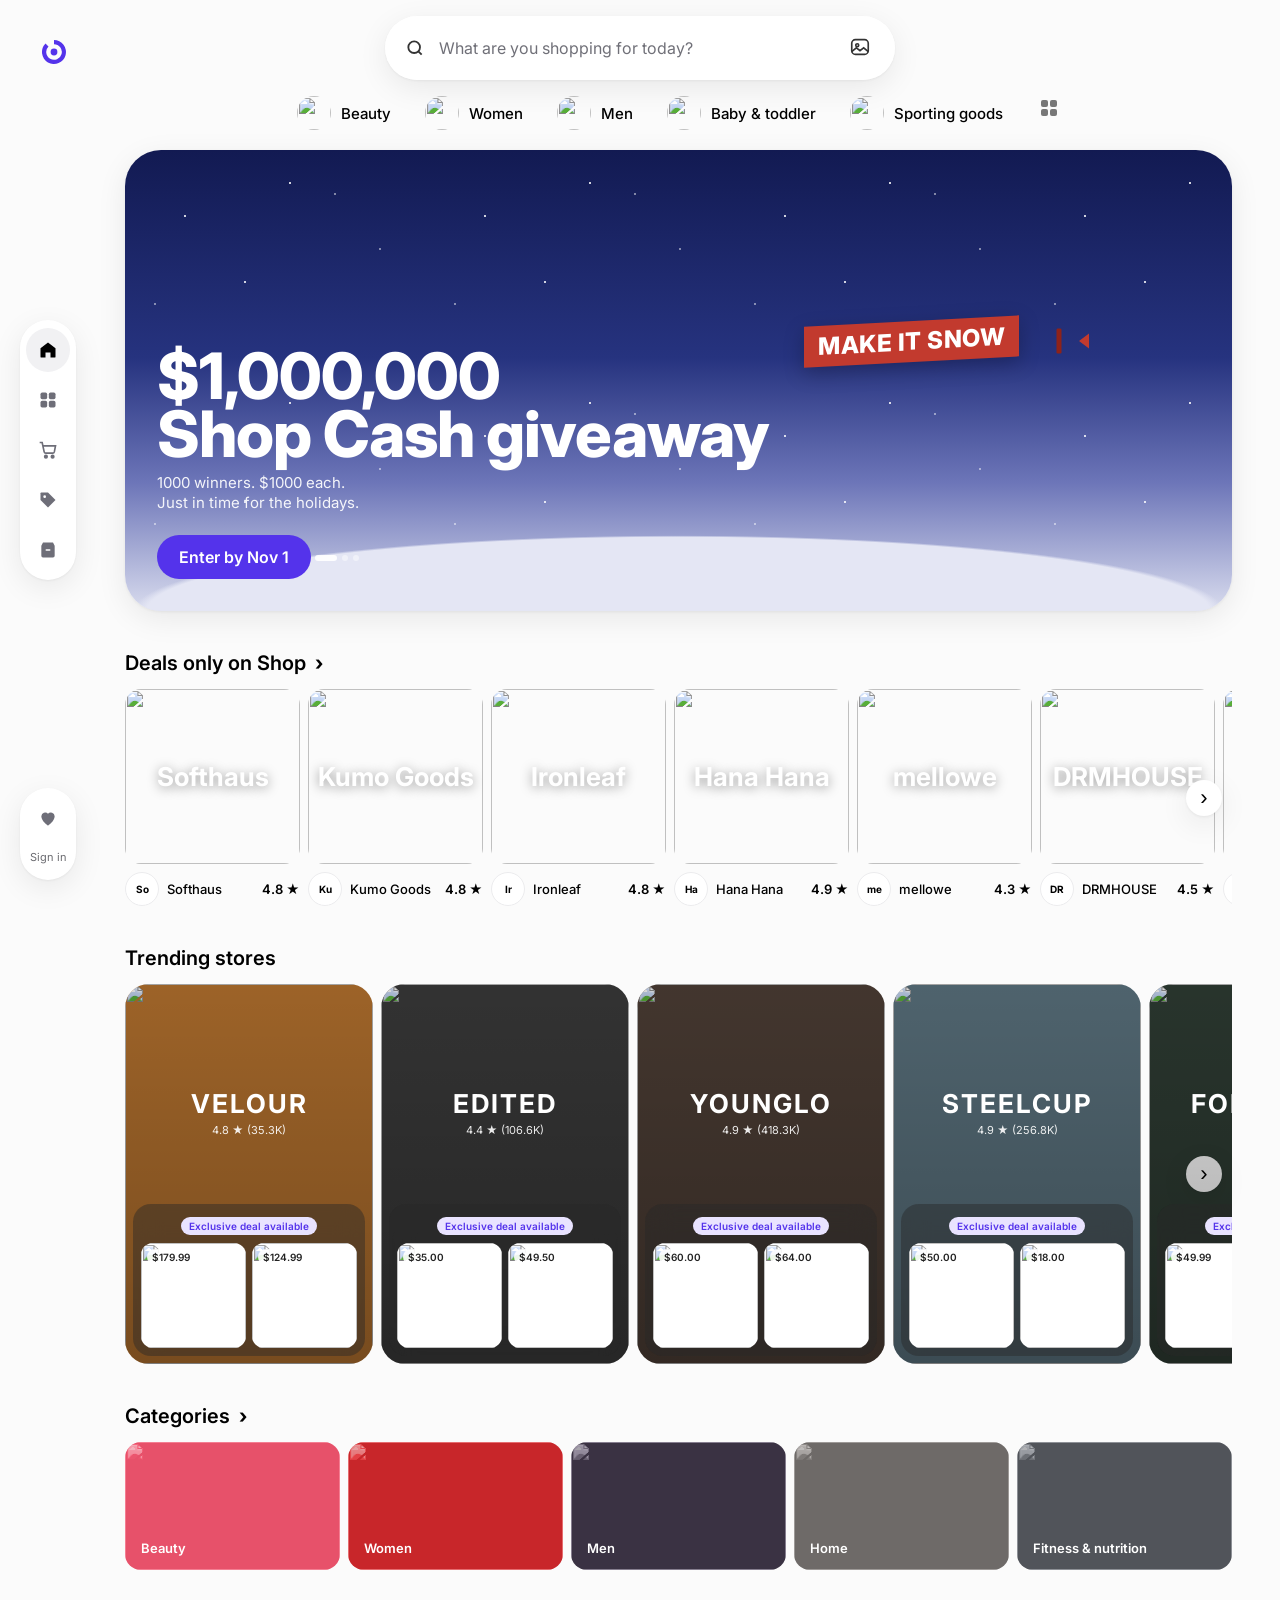
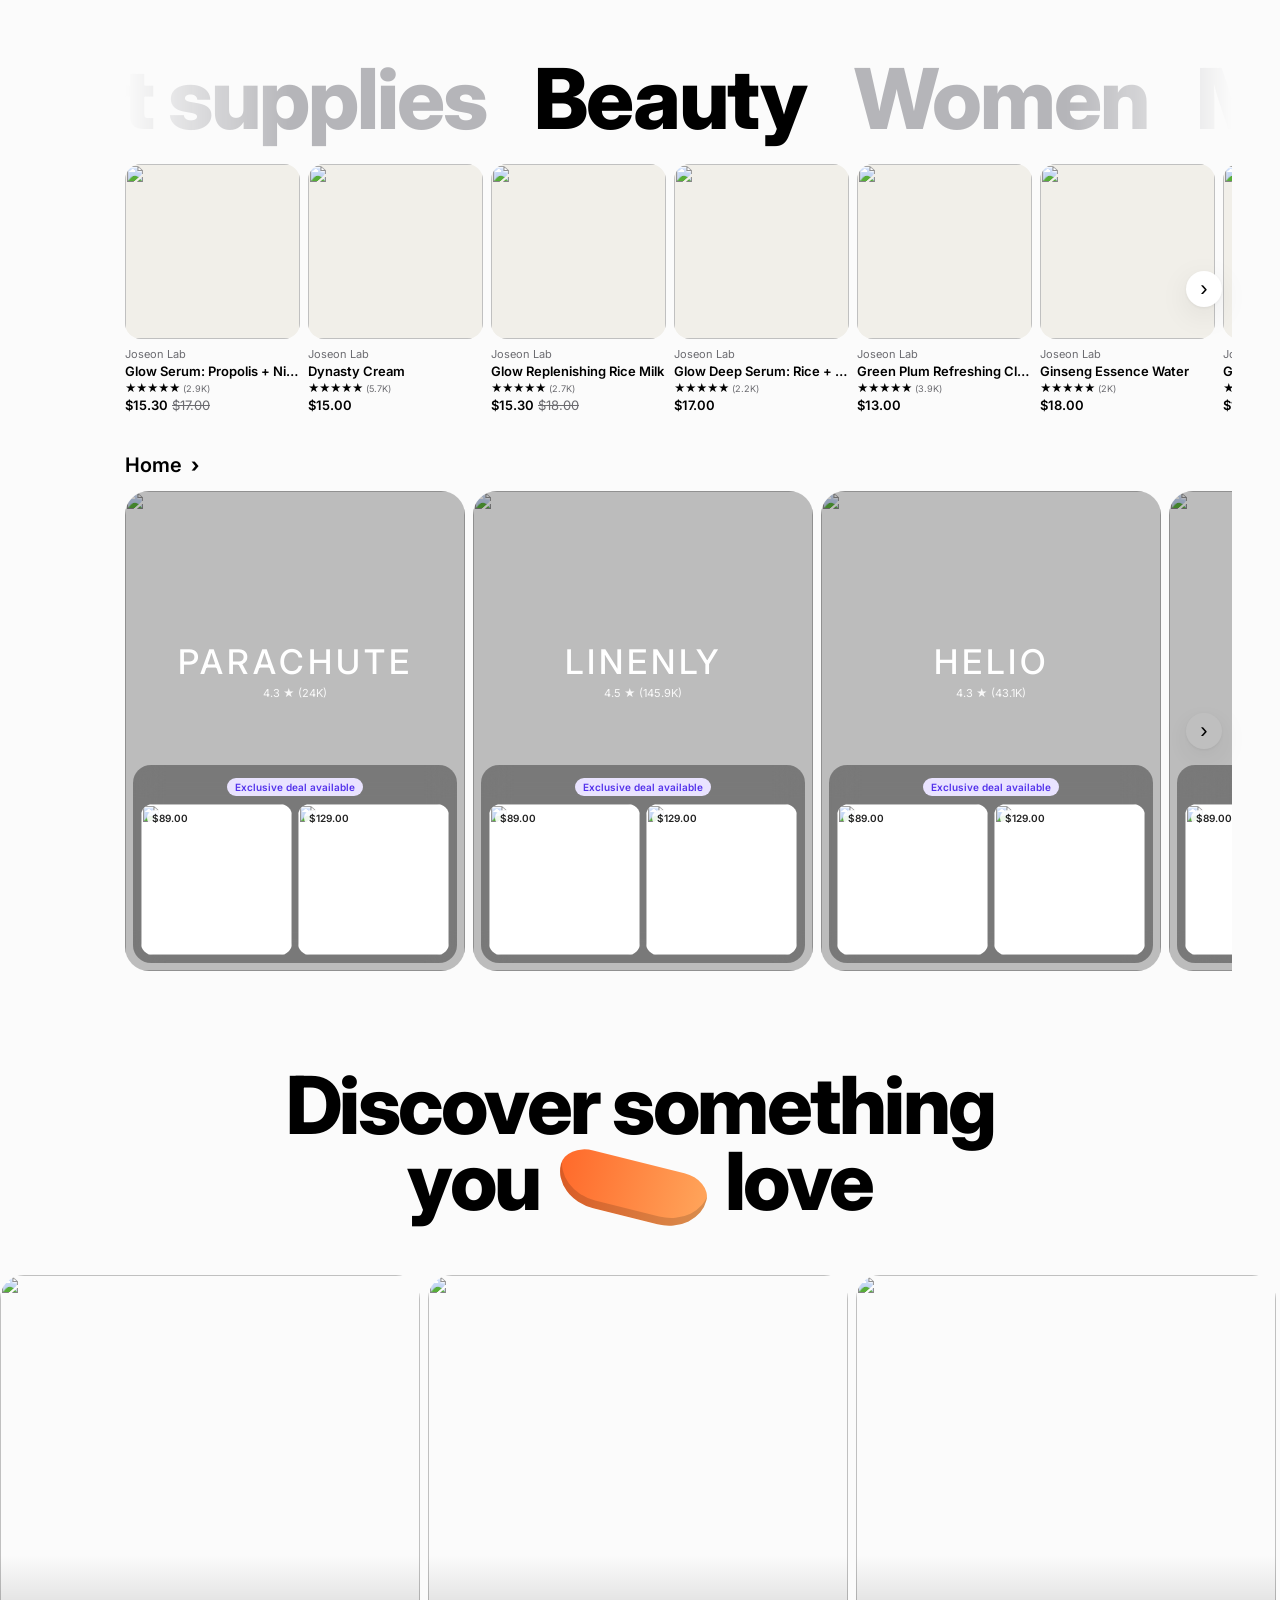
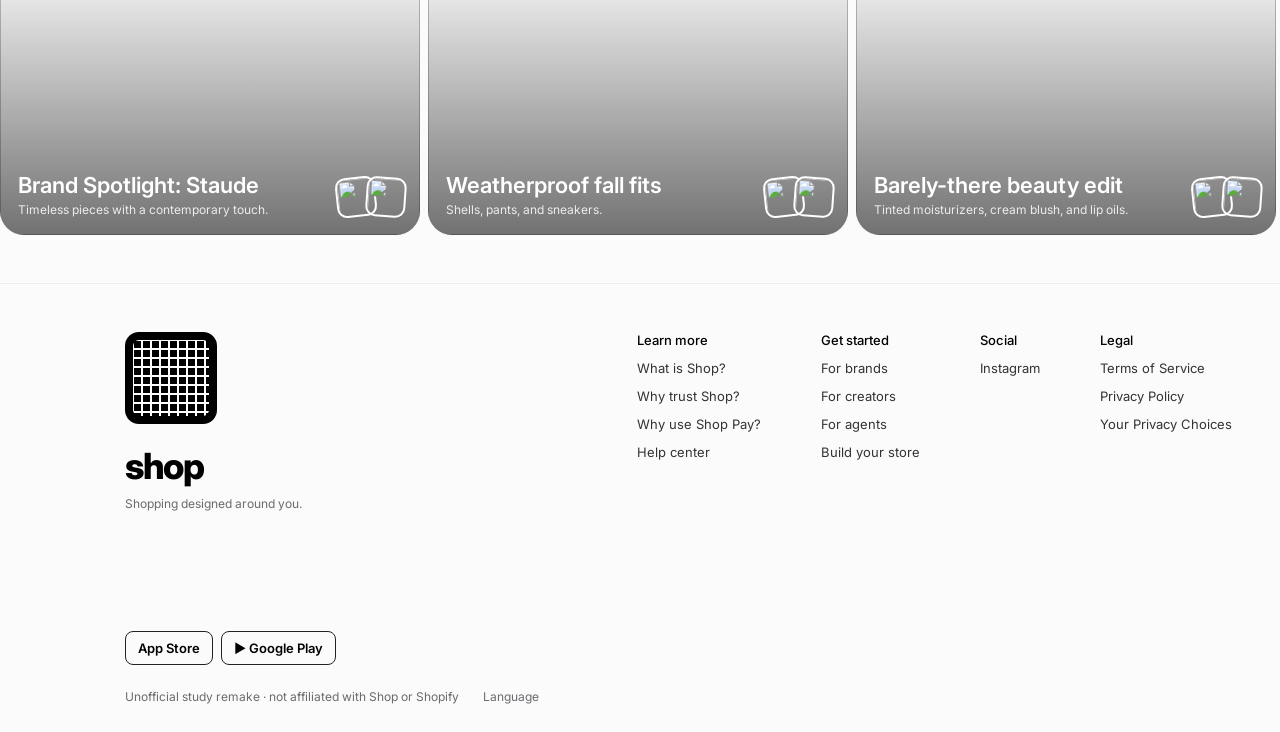
==== index.html @ 04acb0b8 "Add shop.com home page remake Static HTML/CSS/JS remake with hero carousel, store and product rows, " ====
<!doctype html>
<html lang="en">
<head>
  <meta charset="utf-8">
  <meta name="viewport" content="width=device-width, initial-scale=1">
  <title>Shop - Shopping designed around you</title>
  <meta name="description" content="Unofficial study remake of the shop.com home page.">
  <link rel="preconnect" href="https://fonts.googleapis.com">
  <link rel="preconnect" href="https://fonts.gstatic.com" crossorigin>
  <link href="https://fonts.googleapis.com/css2?family=Inter:wght@400;500;600;700;800&display=swap" rel="stylesheet">
  <link rel="stylesheet" href="styles.css">
</head>
<body>
  <!-- Left rail -->
  <a class="logo" href="#" aria-label="Shop home">
    <svg viewBox="0 0 32 32" width="32" height="32" aria-hidden="true"><path d="M16 4a12 12 0 1 1-8.5 3.5l3 3A7.8 7.8 0 1 0 16 8.2V4Z" fill="currentColor"/><circle cx="16" cy="16" r="3.4" fill="currentColor"/></svg>
  </a>
  <nav class="rail" aria-label="Main">
    <a href="#" class="rail-btn active" aria-label="Home"><svg viewBox="0 0 24 24"><path d="M12 3 3 10v10a1 1 0 0 0 1 1h5v-6h6v6h5a1 1 0 0 0 1-1V10l-9-7Z"/></svg></a>
    <a href="#categories" class="rail-btn" aria-label="Categories"><svg viewBox="0 0 24 24"><rect x="3" y="3" width="8" height="8" rx="2"/><rect x="13" y="3" width="8" height="8" rx="2"/><rect x="3" y="13" width="8" height="8" rx="2"/><rect x="13" y="13" width="8" height="8" rx="2"/></svg></a>
    <a href="#" class="rail-btn" aria-label="Cart"><svg viewBox="0 0 24 24"><path d="M2 3h3l2.4 11.2a2 2 0 0 0 2 1.6h8.2a2 2 0 0 0 2-1.5L21 7H6.2"/><circle cx="9.5" cy="20" r="1.5"/><circle cx="17.5" cy="20" r="1.5"/></svg></a>
    <a href="#deals" class="rail-btn" aria-label="Deals"><svg viewBox="0 0 24 24"><path d="M3 12V4a1 1 0 0 1 1-1h8l9 9-9 9-9-9Z"/><circle cx="8" cy="8" r="1.6" fill="#fff"/></svg></a>
    <a href="#" class="rail-btn" aria-label="Orders"><svg viewBox="0 0 24 24"><path d="M4 7h16v12a2 2 0 0 1-2 2H6a2 2 0 0 1-2-2V7Zm2-4h12l2 4H4l2-4Z"/><rect x="9" y="11" width="6" height="2" rx="1" fill="#fff"/></svg></a>
  </nav>
  <nav class="rail rail-bottom" aria-label="Account">
    <a href="#" class="rail-btn" aria-label="Saved"><svg viewBox="0 0 24 24"><path d="M12 21s-8-5.2-8-11.2A4.6 4.6 0 0 1 12 7a4.6 4.6 0 0 1 8 2.8C20 15.8 12 21 12 21Z"/></svg></a>
    <a href="#" class="rail-signin">Sign in</a>
  </nav>

  <!-- Search -->
  <header class="top">
    <form class="search" role="search" onsubmit="return false">
      <svg viewBox="0 0 24 24" class="search-icon"><circle cx="11" cy="11" r="7"/><path d="m20 20-4-4"/></svg>
      <input type="search" placeholder="What are you shopping for today?" aria-label="Search">
      <button type="button" class="img-search" aria-label="Search by image"><svg viewBox="0 0 24 24"><rect x="3" y="4" width="18" height="16" rx="4"/><circle cx="9" cy="10" r="1.6"/><path d="m3 17 5-4 4 3 4-3 5 4"/></svg></button>
    </form>
  </header>

  <main>
    <ul class="chips" aria-label="Popular categories">
      <li><a href="#"><img src="https://picsum.photos/seed/chip-beauty/64" alt="">Beauty</a></li>
      <li><a href="#"><img src="https://picsum.photos/seed/chip-women/64" alt="">Women</a></li>
      <li><a href="#"><img src="https://picsum.photos/seed/chip-men/64" alt="">Men</a></li>
      <li><a href="#"><img src="https://picsum.photos/seed/chip-baby/64" alt="">Baby &amp; toddler</a></li>
      <li><a href="#"><img src="https://picsum.photos/seed/chip-sport/64" alt="">Sporting goods</a></li>
      <li><a href="#categories" class="chip-more" aria-label="All categories"><svg viewBox="0 0 24 24"><rect x="4" y="4" width="7" height="7" rx="2"/><rect x="13" y="4" width="7" height="7" rx="2"/><rect x="4" y="13" width="7" height="7" rx="2"/><rect x="13" y="13" width="7" height="7" rx="2"/></svg></a></li>
    </ul>

    <!-- Hero carousel -->
    <section class="hero" aria-roledescription="carousel" aria-label="Featured">
      <div class="hero-track">
        <article class="hero-slide slide-snow">
          <div class="snow" aria-hidden="true"></div>
          <div class="banner" aria-hidden="true"><span>MAKE IT SNOW</span><svg viewBox="0 0 64 32"><path d="M8 16h40l8-6v12l-8-6" fill="#c23a2e"/><rect x="30" y="6" width="4" height="20" rx="1" fill="#8e2219"/></svg></div>
          <div class="hero-copy">
            <h2>$1,000,000<br>Shop Cash giveaway</h2>
            <p>1000 winners. $1000 each.<br>Just in time for the holidays.</p>
            <a class="btn" href="#">Enter by Nov 1</a>
          </div>
        </article>
        <article class="hero-slide slide-kbeauty">
          <img src="https://picsum.photos/seed/kbeauty-hero/1400/600" alt="">
          <div class="hero-copy">
            <h2>The Korean<br>Beauty Edit</h2>
            <p>Serums, essences and masks from cult-favorite brands.</p>
            <a class="btn" href="#">Shop the edit</a>
          </div>
        </article>
        <article class="hero-slide slide-you">
          <div class="hero-copy">
            <h2>Shop is all<br>about you</h2>
            <p>Recommendations, tracking and rewards in one place.</p>
            <a class="btn btn-light" href="#">Get started</a>
          </div>
        </article>
      </div>
      <div class="hero-dots" role="tablist"></div>
    </section>

    <section id="deals" class="section">
      <h2 class="section-title"><a href="#">Deals only on Shop <span class="chev">›</span></a></h2>
      <div class="row-wrap">
        <div class="row deals" data-fill="deals"></div>
        <button class="row-next" aria-label="Next">›</button>
      </div>
    </section>

    <section class="section">
      <h2 class="section-title">Trending stores</h2>
      <div class="row-wrap">
        <div class="row trending" data-fill="trending"></div>
        <button class="row-next" aria-label="Next">›</button>
      </div>
    </section>

    <section id="categories" class="section">
      <h2 class="section-title"><a href="#">Categories <span class="chev">›</span></a></h2>
      <div class="cat-grid" data-fill="categories"></div>
    </section>

    <section class="section category-reel">
      <div class="reel" aria-hidden="true">
        <div class="reel-words" data-fill="reel"></div>
      </div>
      <div class="row-wrap">
        <div class="row products" data-fill="products"></div>
        <button class="row-next" aria-label="Next">›</button>
      </div>
    </section>

    <section class="section">
      <h2 class="section-title"><a href="#">Home <span class="chev">›</span></a></h2>
      <div class="row-wrap">
        <div class="row home-stores" data-fill="home"></div>
        <button class="row-next" aria-label="Next">›</button>
      </div>
    </section>

    <section class="discover">
      <h2>Discover something <br>you <span class="glasses" aria-hidden="true"></span> love</h2>
      <div class="row editorial" data-fill="editorial"></div>
    </section>
  </main>

  <footer class="footer">
    <div class="footer-brand">
      <div class="qr" aria-hidden="true"></div>
      <div class="wordmark">shop</div>
      <p>Shopping designed around you.</p>
    </div>
    <div class="footer-cols">
      <div><h4>Learn more</h4><a href="#">What is Shop?</a><a href="#">Why trust Shop?</a><a href="#">Why use Shop Pay?</a><a href="#">Help center</a></div>
      <div><h4>Get started</h4><a href="#">For brands</a><a href="#">For creators</a><a href="#">For agents</a><a href="#">Build your store</a></div>
      <div><h4>Social</h4><a href="#">Instagram</a></div>
      <div><h4>Legal</h4><a href="#">Terms of Service</a><a href="#">Privacy Policy</a><a href="#">Your Privacy Choices</a></div>
    </div>
    <div class="footer-bottom">
      <div class="stores"><a href="#" class="store-badge"> App Store</a><a href="#" class="store-badge">▶ Google Play</a></div>
      <div class="legal"><span>Unofficial study remake · not affiliated with Shop or Shopify</span><a href="#">Language</a></div>
    </div>
  </footer>

  <script src="app.js"></script>
</body>
</html>
---- styles.css ----
:root {
  --bg: oklch(0.988 0 0);
  --surface: #fff;
  --ink: #000;
  --muted: #6b6b70;
  --line: #ececee;
  --shop: rgb(84, 51, 235);
  --shop-soft: #e9e3ff;
  --radius-xl: 36px;
  --radius-lg: 24px;
  --radius-md: 16px;
  --shadow: 0 8px 30px rgba(0, 0, 0, .08), 0 1px 3px rgba(0, 0, 0, .06);
  --gutter: 125px;
  --gutter-r: 48px;
}

* { box-sizing: border-box; }
html { scroll-behavior: smooth; }
body {
  margin: 0;
  background: var(--bg);
  color: var(--ink);
  font-family: Inter, "Helvetica Neue", Arial, sans-serif;
  -webkit-font-smoothing: antialiased;
}
a { color: inherit; text-decoration: none; }
img { display: block; max-width: 100%; }
svg { fill: currentColor; }

/* ---------- Left rail ---------- */
.logo {
  position: fixed; top: 30px; left: 32px; z-index: 30;
  color: var(--shop); display: grid; place-items: center;
  width: 44px; height: 44px; border-radius: 50%;
}
.rail {
  position: fixed; left: 20px; top: 50%; transform: translateY(-50%); z-index: 30;
  display: flex; flex-direction: column; gap: 6px; padding: 8px 6px;
  background: var(--surface); border-radius: 999px; box-shadow: var(--shadow);
}
.rail-bottom { top: auto; bottom: 20px; transform: none; padding-bottom: 12px; align-items: center; }
.rail-btn {
  width: 44px; height: 44px; border-radius: 50%;
  display: grid; place-items: center; color: #6e6e78; transition: background .15s, color .15s;
}
.rail-btn svg { width: 20px; height: 20px; fill: currentColor; stroke: none; }
.rail-btn:nth-child(3) svg { fill: none; stroke: currentColor; stroke-width: 2; }
.rail-btn:nth-child(3) svg circle { fill: currentColor; }
.rail-btn:hover { background: #f3f3f5; color: var(--ink); }
.rail-btn.active { background: #f1f1f3; color: var(--ink); }
.rail-signin { font-size: 11px; color: var(--muted); padding: 4px 0; }

/* ---------- Search ---------- */
.top {
  position: fixed; top: 16px; left: 0; right: 0; z-index: 25;
  display: flex; justify-content: center; pointer-events: none;
}
.search {
  pointer-events: auto; width: min(510px, calc(100vw - 32px)); height: 64px;
  display: flex; align-items: center; gap: 12px; padding: 0 20px;
  background: rgba(255, 255, 255, .86); backdrop-filter: blur(20px);
  border-radius: 999px; box-shadow: var(--shadow);
}
.search-icon { width: 20px; height: 20px; fill: none; stroke: #333; stroke-width: 2.2; flex: none; }
.search input {
  flex: 1; border: 0; background: none; outline: none; font: inherit; font-size: 16px; color: var(--ink);
}
.search input::placeholder { color: #707078; }
.img-search { border: 0; background: none; padding: 4px; cursor: pointer; color: #333; }
.img-search svg { width: 22px; height: 22px; fill: none; stroke: currentColor; stroke-width: 1.8; }

/* ---------- Layout ---------- */
main { padding: 92px var(--gutter-r) 0 var(--gutter); }

.chips {
  list-style: none; margin: 0 0 16px; padding: 0;
  display: flex; justify-content: center; gap: 22px; flex-wrap: wrap;
}
.chips a {
  display: flex; align-items: center; gap: 10px; font-size: 15px; font-weight: 500;
  padding: 4px 8px 4px 4px; border-radius: 999px; transition: background .15s;
}
.chips a:hover { background: #f0f0f2; }
.chips img { width: 34px; height: 34px; border-radius: 50%; object-fit: cover; }
.chip-more { padding: 4px !important; color: #777; }
.chip-more svg { width: 24px; height: 24px; }

/* ---------- Hero ---------- */
.hero {
  position: relative; height: 461px; border-radius: var(--radius-xl);
  overflow: hidden; box-shadow: var(--shadow);
}
.hero-track { display: flex; height: 100%; transition: transform .7s cubic-bezier(.65, 0, .35, 1); }
.hero-slide { position: relative; flex: 0 0 100%; height: 100%; overflow: hidden; color: #fff; }
.hero-slide > img { position: absolute; inset: 0; width: 100%; height: 100%; object-fit: cover; }
.slide-snow {
  background:
    radial-gradient(ellipse 120% 40% at 50% 100%, #e4e6f4 0 40%, transparent 41%),
    linear-gradient(180deg, #121a52 0%, #26337f 45%, #6c75b8 72%, #d9dcee 100%);
}
.snow {
  position: absolute; inset: 0;
  background-image:
    radial-gradient(1.5px 1.5px at 20% 30%, #fff 50%, transparent),
    radial-gradient(1px 1px at 70% 20%, #fff 50%, transparent),
    radial-gradient(1.5px 1.5px at 40% 60%, #fff 50%, transparent),
    radial-gradient(1px 1px at 85% 45%, #fff 50%, transparent),
    radial-gradient(1px 1px at 10% 70%, #fff 50%, transparent),
    radial-gradient(1.5px 1.5px at 55% 15%, #fff 50%, transparent);
  background-size: 300px 220px;
  animation: snow 18s linear infinite; opacity: .8;
}
@keyframes snow { to { background-position: 0 660px, 0 660px, 0 660px, 0 660px, 0 660px, 0 660px; } }
.banner {
  position: absolute; right: 12%; top: 37%; display: flex; align-items: center;
  animation: fly 6s ease-in-out infinite alternate;
}
.banner span {
  background: #c23a2e; color: #fff; font-weight: 800; font-size: 24px; letter-spacing: .5px;
  padding: 6px 14px; transform: skewY(-3deg); box-shadow: 0 6px 20px rgba(0, 0, 0, .25);
}
.banner svg { width: 80px; height: 40px; }
@keyframes fly { to { transform: translate(-30px, -10px); } }
.slide-kbeauty::after { content: ""; position: absolute; inset: 0; background: linear-gradient(90deg, rgba(0,0,0,.55), transparent 65%); }
.slide-you { background: radial-gradient(circle at 80% 30%, #8b6bff, var(--shop) 45%, #2a148f); }

.hero-copy { position: absolute; left: 32px; bottom: 32px; z-index: 2; max-width: 900px; }
.hero-copy h2 { margin: 0 0 10px; font-size: 64px; line-height: 58px; font-weight: 800; letter-spacing: -1px; }
.hero-copy p { margin: 0 0 22px; font-size: 15px; line-height: 1.35; opacity: .92; }

.btn {
  display: inline-flex; align-items: center; height: 44px; padding: 0 22px;
  background: var(--shop); color: #fff; border-radius: 999px; font-size: 16px; font-weight: 600;
  transition: transform .15s, filter .15s;
}
.btn:hover { filter: brightness(1.1); }
.btn:active { transform: scale(.97); }
.btn-light { background: #fff; color: var(--shop); }

.hero-dots { position: absolute; left: 190px; bottom: 50px; display: flex; gap: 5px; z-index: 3; }
.hero-dots button {
  width: 6px; height: 6px; padding: 0; border: 0; border-radius: 99px;
  background: rgba(255, 255, 255, .45); cursor: pointer; transition: width .3s, background .3s;
}
.hero-dots button[aria-selected="true"] { width: 22px; background: rgba(255, 255, 255, .9); }

/* ---------- Sections ---------- */
.section { margin-top: 40px; }
.section-title { margin: 0 0 14px; font-size: 20px; font-weight: 600; }
.chev { display: inline-block; margin-left: 4px; font-weight: 700; }
.row-wrap { position: relative; }
.row {
  display: flex; gap: 8px; overflow-x: auto; scroll-snap-type: x mandatory;
  scrollbar-width: none; scroll-behavior: smooth;
}
.row::-webkit-scrollbar { display: none; }
.row > * { scroll-snap-align: start; flex: none; }
.row-next {
  position: absolute; right: 10px; top: 50%; transform: translateY(-50%);
  width: 36px; height: 36px; border-radius: 50%; border: 0; background: #fff;
  box-shadow: var(--shadow); font-size: 22px; line-height: 1; cursor: pointer;
}
.row-next:hover { background: #f5f5f7; }

/* Deals */
.deal { width: 175px; }
.deal-img { width: 175px; height: 175px; border-radius: var(--radius-md); overflow: hidden; position: relative; }
.deal-img img { width: 100%; height: 100%; object-fit: cover; transition: transform .4s; }
.deal:hover .deal-img img { transform: scale(1.04); }
.deal-img .deal-name {
  position: absolute; inset: 0; display: grid; place-items: center; color: #fff;
  font-size: 26px; font-weight: 700; text-shadow: 0 2px 12px rgba(0,0,0,.4); text-align: center; padding: 8px;
}
.deal-meta { display: flex; align-items: center; gap: 8px; padding-top: 8px; font-size: 13px; font-weight: 500; }
.deal-meta .avatar {
  width: 34px; height: 34px; border-radius: 50%; border: 1px solid var(--line); flex: none;
  display: grid; place-items: center; font-size: 10px; font-weight: 700; background: #fff;
}
.deal-meta .rating { margin-left: auto; font-weight: 600; }

/* Trending */
.store-card {
  width: 248px; height: 380px; border-radius: var(--radius-lg); position: relative; overflow: hidden;
  color: #fff; display: flex; flex-direction: column; justify-content: space-between;
}
.store-card > img { position: absolute; inset: 0; width: 100%; height: 100%; object-fit: cover; }
.store-card::before { content: ""; position: absolute; inset: 0; background: linear-gradient(180deg, rgba(0,0,0,.15), rgba(0,0,0,.35)); z-index: 1; }
.store-head { position: relative; z-index: 2; text-align: center; padding-top: 104px; }
.store-head .name { font-size: 26px; font-weight: 700; letter-spacing: 2px; text-transform: uppercase; }
.store-head .rating { font-size: 11px; opacity: .9; margin-top: 4px; }
.store-deal {
  position: relative; z-index: 2; margin: 8px; padding: 10px 8px 8px; border-radius: 18px;
  background: rgba(40, 40, 40, .45); backdrop-filter: blur(14px); text-align: center;
}
.pill { display: inline-block; font-size: 10px; font-weight: 600; padding: 3px 8px; border-radius: 99px; background: var(--shop-soft); color: var(--shop); }
.store-deal .thumbs { display: grid; grid-template-columns: 1fr 1fr; gap: 6px; margin-top: 8px; }
.thumb { position: relative; aspect-ratio: 1; border-radius: 12px; overflow: hidden; background: #fff; }
.thumb img { width: 100%; height: 100%; object-fit: cover; }
.thumb .price { position: absolute; left: 6px; top: 6px; font-size: 10px; font-weight: 600; color: #222; background: rgba(255,255,255,.9); padding: 2px 5px; border-radius: 99px; }

/* Categories */
.cat-grid { display: grid; grid-template-columns: repeat(5, 1fr); gap: 8px; }
.cat {
  position: relative; height: 128px; border-radius: var(--radius-md); overflow: hidden; color: #fff;
}
.cat img { position: absolute; inset: 0; width: 100%; height: 100%; object-fit: cover; mix-blend-mode: luminosity; opacity: .55; transition: transform .4s; }
.cat:hover img { transform: scale(1.05); }
.cat span { position: absolute; left: 16px; bottom: 14px; font-size: 13px; font-weight: 600; }

/* Category reel */
.category-reel { margin-top: 64px; }
.reel { overflow: hidden; height: 130px; position: relative; -webkit-mask-image: linear-gradient(90deg, transparent, #000 15%, #000 85%, transparent); mask-image: linear-gradient(90deg, transparent, #000 15%, #000 85%, transparent); }
.reel-words { display: flex; gap: 48px; position: absolute; left: 50%; top: 0; transition: transform .8s cubic-bezier(.65, 0, .35, 1); }
.reel-words span { font-size: 84px; font-weight: 800; letter-spacing: -2px; color: #b5b5b9; white-space: nowrap; transition: color .5s; line-height: 130px; }
.reel-words span.on { color: var(--ink); }
.product { width: 175px; }
.product .img { width: 175px; height: 175px; border-radius: var(--radius-md); overflow: hidden; background: #f1efe9; }
.product .img img { width: 100%; height: 100%; object-fit: cover; transition: transform .4s; }
.product:hover .img img { transform: scale(1.04); }
.product .brand { font-size: 11px; color: var(--muted); margin-top: 8px; }
.product h3 { font-size: 13px; font-weight: 600; margin: 2px 0; white-space: nowrap; overflow: hidden; text-overflow: ellipsis; }
.product .stars { font-size: 11px; letter-spacing: -1px; }
.product .stars small { letter-spacing: 0; color: var(--muted); margin-left: 3px; }
.product .price { font-size: 13px; font-weight: 600; margin-top: 2px; }
.product .price s { color: var(--muted); font-weight: 400; margin-left: 4px; }

/* Home stores */
.home-card { width: 340px; height: 480px; border-radius: var(--radius-lg); overflow: hidden; position: relative; color: #fff; }
.home-card > img { position: absolute; inset: 0; width: 100%; height: 100%; object-fit: cover; }
.home-card::before { content: ""; position: absolute; inset: 0; background: rgba(0,0,0,.25); z-index: 1; }
.home-card .store-head { padding-top: 150px; }
.home-card .store-head .name { font-size: 34px; letter-spacing: 4px; font-weight: 500; }
.home-card .store-deal { position: absolute; left: 0; right: 0; bottom: 0; }

/* Discover */
.discover { margin: 96px calc(-1 * var(--gutter-r)) 0 calc(-1 * var(--gutter)); text-align: center; }
.discover h2 { font-size: 80px; line-height: .95; letter-spacing: -2.5px; font-weight: 800; margin: 0 0 56px; }
.glasses {
  display: inline-block; width: 150px; height: 56px; vertical-align: middle; margin: 0 4px;
  background: linear-gradient(90deg, #ff6a2b, #ffa45a); border-radius: 40px 40px 60px 60px / 30px 30px 50px 50px;
  transform: rotate(14deg); box-shadow: inset 0 -8px 0 rgba(0,0,0,.15);
}
.editorial { gap: 8px; padding: 0 8px; text-align: left; }
.edit-card { width: 420px; height: 560px; border-radius: var(--radius-lg); overflow: hidden; position: relative; color: #fff; }
.edit-card > img { position: absolute; inset: 0; width: 100%; height: 100%; object-fit: cover; transition: transform .6s; }
.edit-card:hover > img { transform: scale(1.03); }
.edit-card::after { content: ""; position: absolute; inset: 50% 0 0; background: linear-gradient(transparent, rgba(0,0,0,.55)); }
.edit-copy { position: absolute; left: 18px; right: 120px; bottom: 18px; z-index: 2; }
.edit-copy h3 { margin: 0 0 4px; font-size: 22px; font-weight: 600; }
.edit-copy p { margin: 0; font-size: 12px; opacity: .85; }
.edit-thumbs { position: absolute; right: 14px; bottom: 18px; z-index: 2; display: flex; }
.edit-thumbs img { width: 40px; height: 40px; border-radius: 10px; border: 2px solid #fff; object-fit: cover; margin-left: -10px; transform: rotate(-6deg); }
.edit-thumbs img:nth-child(2) { transform: rotate(4deg); }

/* ---------- Footer ---------- */
.footer { margin-top: 48px; padding: 48px var(--gutter-r) 28px var(--gutter); background: var(--bg); display: grid; grid-template-columns: 1fr auto; gap: 40px 24px; border-top: 1px solid var(--line); }
.qr {
  width: 92px; height: 92px; border-radius: 14px; background: #000;
  background-image:
    linear-gradient(90deg, #fff 2px, transparent 2px), linear-gradient(#fff 2px, transparent 2px);
  background-size: 9px 9px; background-position: 8px 8px; border: 8px solid #000;
}
.wordmark { font-size: 36px; font-weight: 800; letter-spacing: -1.5px; margin: 20px 0 8px; }
.footer-brand p { margin: 0; font-size: 12px; color: var(--muted); }
.footer-cols { display: flex; gap: 60px; }
.footer-cols h4 { font-size: 13px; font-weight: 500; margin: 0 0 12px; }
.footer-cols a { display: block; font-size: 13px; color: #333; margin-bottom: 12px; }
.footer-cols a:hover { color: var(--shop); }
.footer-bottom { grid-column: 1 / -1; display: flex; flex-direction: column; gap: 24px; padding-top: 80px; }
.stores { display: flex; gap: 8px; }
.store-badge { border: 1px solid #222; border-radius: 8px; padding: 8px 12px; font-size: 13px; font-weight: 600; }
.legal { display: flex; gap: 24px; font-size: 12px; color: var(--muted); }

/* ---------- Responsive ---------- */
@media (max-width: 1000px) {
  :root { --gutter: 24px; --gutter-r: 24px; }
  .rail, .rail-bottom { display: none; }
  .logo { top: 26px; left: 14px; }
  .cat-grid { grid-template-columns: repeat(3, 1fr); }
  .hero-copy h2 { font-size: 44px; line-height: 42px; }
  .discover h2 { font-size: 52px; }
  .footer { grid-template-columns: 1fr; }
}
@media (max-width: 640px) {
  :root { --gutter: 16px; --gutter-r: 16px; }
  .logo { display: none; }
  .search { height: 54px; }
  main { padding-top: 84px; }
  .chips { flex-wrap: nowrap; overflow-x: auto; justify-content: flex-start; gap: 8px; scrollbar-width: none; }
  .chips li { flex: none; }
  .chips a { white-space: nowrap; }
  .hero { height: 420px; border-radius: 24px; }
  .hero-copy { left: 20px; bottom: 24px; right: 20px; }
  .hero-copy h2 { font-size: 34px; line-height: 34px; }
  .hero-dots { left: auto; right: 20px; }
  .banner { right: 4%; top: 18%; transform: scale(.7); }
  .cat-grid { grid-template-columns: repeat(2, 1fr); }
  .reel-words span { font-size: 52px; }
  .discover h2 { font-size: 40px; letter-spacing: -1px; }
  .glasses { width: 80px; height: 30px; }
  .edit-card { width: 280px; height: 400px; }
  .row-next { display: none; }
  .footer-cols { flex-wrap: wrap; gap: 24px 40px; }
  .legal { flex-direction: column; gap: 8px; }
}
@media (prefers-reduced-motion: reduce) {
  *, *::before, *::after { animation: none !important; transition: none !important; }
}
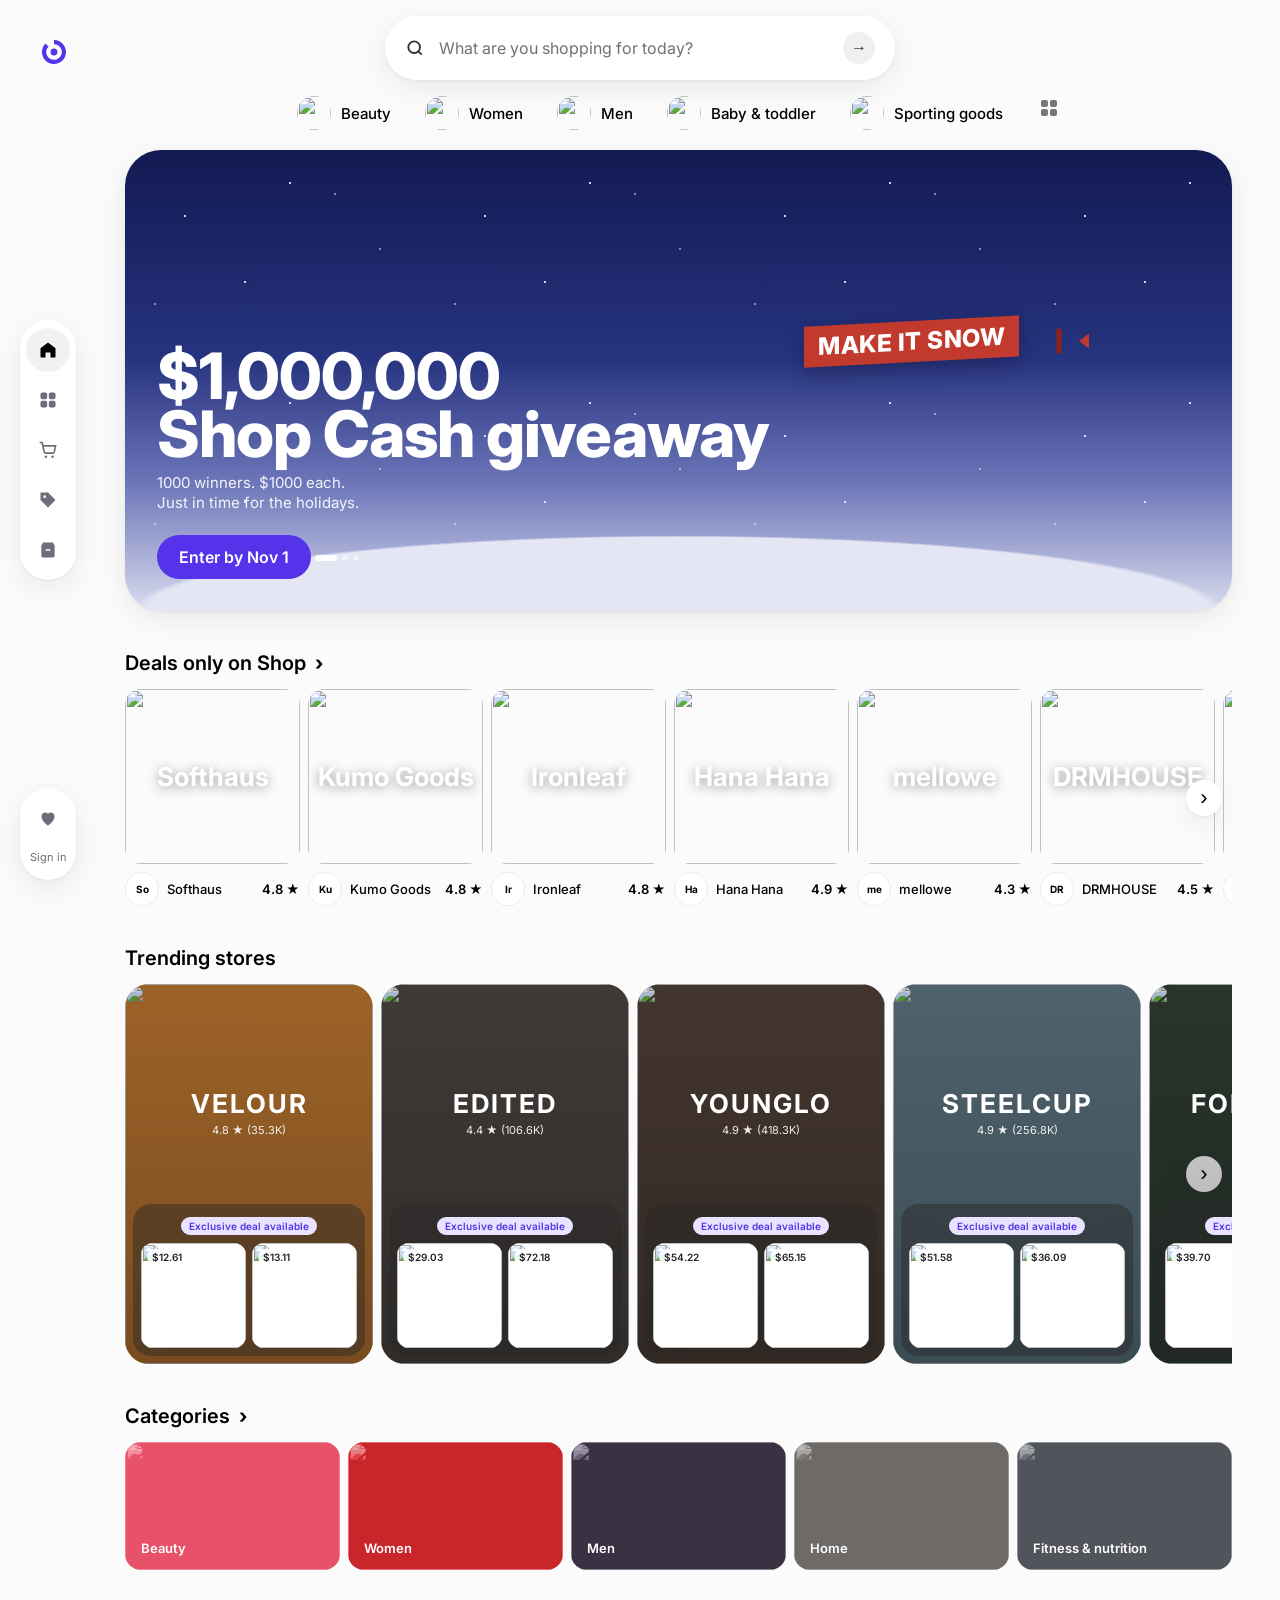
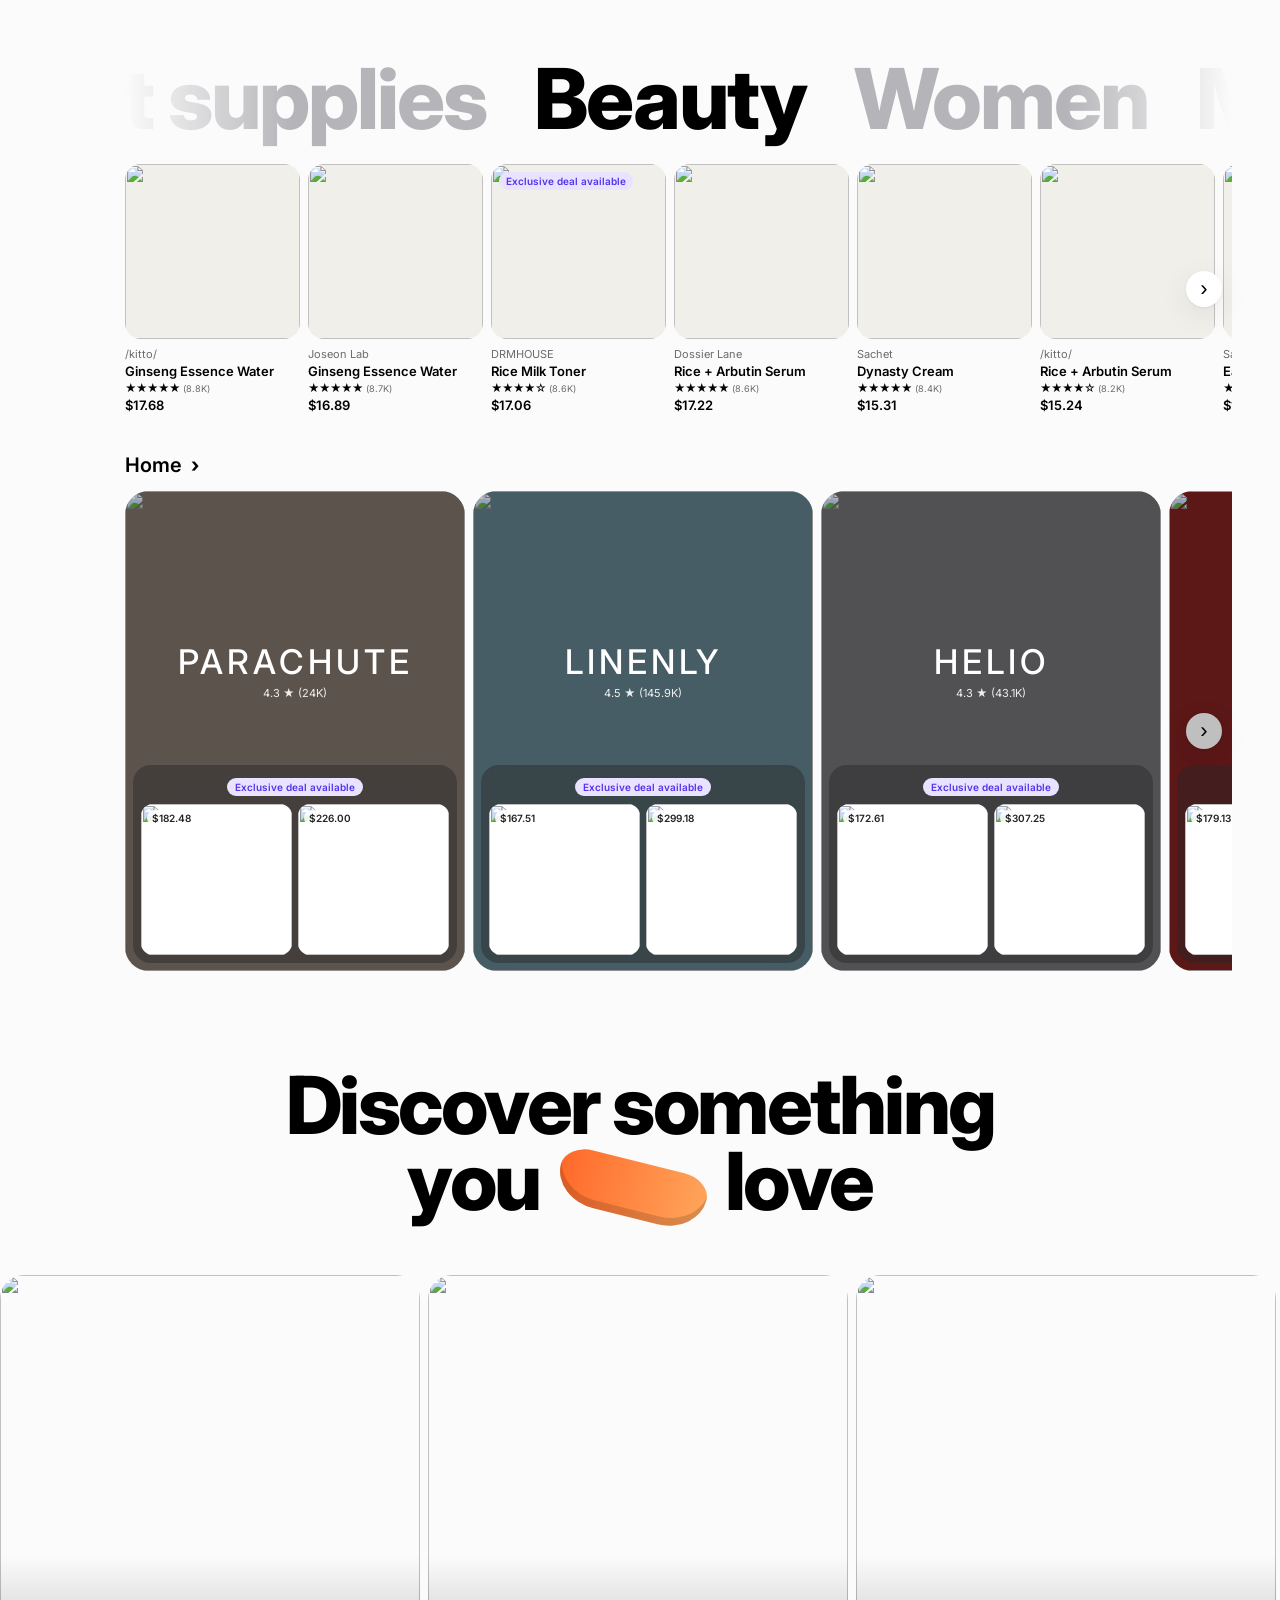
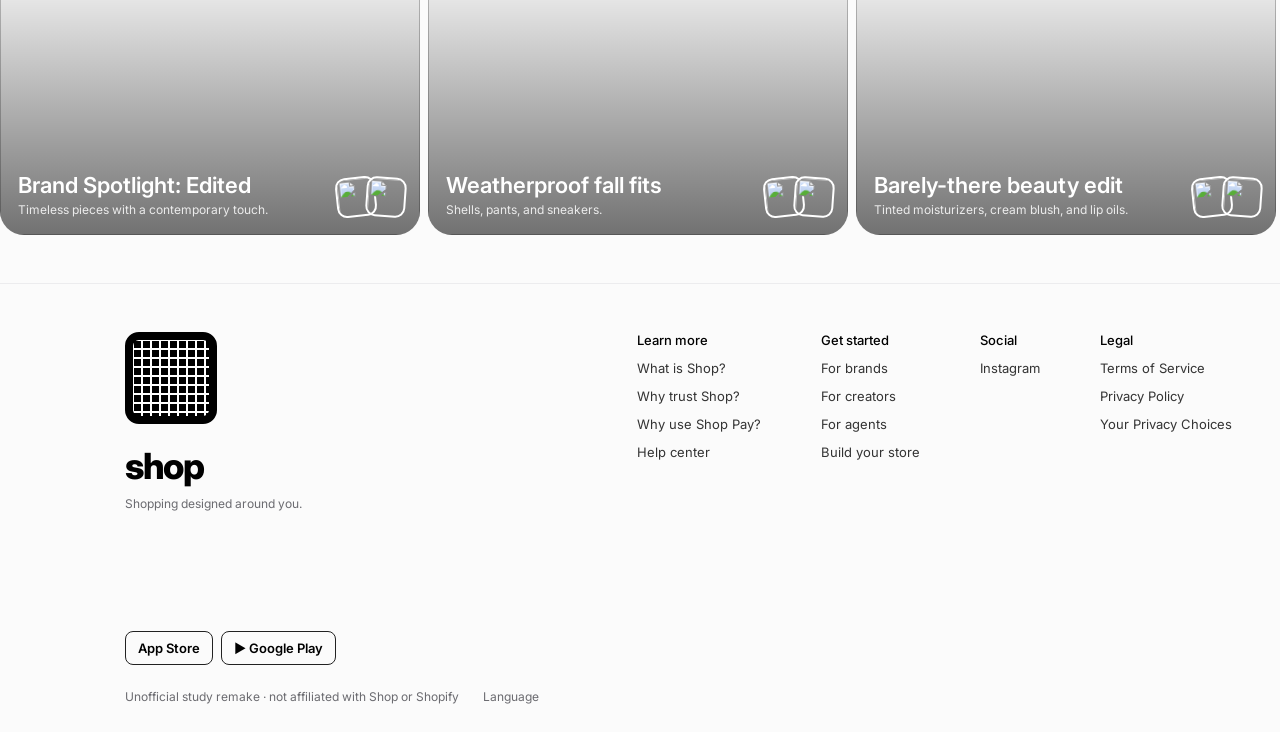
==== commit 7644507e: "Add category, store, product, search, cart and other pages Move the catalog into data.js and the sha" ====
--- a/index.html
+++ b/index.html
@@ -10,41 +10,9 @@
   <link href="https://fonts.googleapis.com/css2?family=Inter:wght@400;500;600;700;800&display=swap" rel="stylesheet">
   <link rel="stylesheet" href="styles.css">
 </head>
-<body>
-  <!-- Left rail -->
-  <a class="logo" href="#" aria-label="Shop home">
-    <svg viewBox="0 0 32 32" width="32" height="32" aria-hidden="true"><path d="M16 4a12 12 0 1 1-8.5 3.5l3 3A7.8 7.8 0 1 0 16 8.2V4Z" fill="currentColor"/><circle cx="16" cy="16" r="3.4" fill="currentColor"/></svg>
-  </a>
-  <nav class="rail" aria-label="Main">
-    <a href="#" class="rail-btn active" aria-label="Home"><svg viewBox="0 0 24 24"><path d="M12 3 3 10v10a1 1 0 0 0 1 1h5v-6h6v6h5a1 1 0 0 0 1-1V10l-9-7Z"/></svg></a>
-    <a href="#categories" class="rail-btn" aria-label="Categories"><svg viewBox="0 0 24 24"><rect x="3" y="3" width="8" height="8" rx="2"/><rect x="13" y="3" width="8" height="8" rx="2"/><rect x="3" y="13" width="8" height="8" rx="2"/><rect x="13" y="13" width="8" height="8" rx="2"/></svg></a>
-    <a href="#" class="rail-btn" aria-label="Cart"><svg viewBox="0 0 24 24"><path d="M2 3h3l2.4 11.2a2 2 0 0 0 2 1.6h8.2a2 2 0 0 0 2-1.5L21 7H6.2"/><circle cx="9.5" cy="20" r="1.5"/><circle cx="17.5" cy="20" r="1.5"/></svg></a>
-    <a href="#deals" class="rail-btn" aria-label="Deals"><svg viewBox="0 0 24 24"><path d="M3 12V4a1 1 0 0 1 1-1h8l9 9-9 9-9-9Z"/><circle cx="8" cy="8" r="1.6" fill="#fff"/></svg></a>
-    <a href="#" class="rail-btn" aria-label="Orders"><svg viewBox="0 0 24 24"><path d="M4 7h16v12a2 2 0 0 1-2 2H6a2 2 0 0 1-2-2V7Zm2-4h12l2 4H4l2-4Z"/><rect x="9" y="11" width="6" height="2" rx="1" fill="#fff"/></svg></a>
-  </nav>
-  <nav class="rail rail-bottom" aria-label="Account">
-    <a href="#" class="rail-btn" aria-label="Saved"><svg viewBox="0 0 24 24"><path d="M12 21s-8-5.2-8-11.2A4.6 4.6 0 0 1 12 7a4.6 4.6 0 0 1 8 2.8C20 15.8 12 21 12 21Z"/></svg></a>
-    <a href="#" class="rail-signin">Sign in</a>
-  </nav>
-
-  <!-- Search -->
-  <header class="top">
-    <form class="search" role="search" onsubmit="return false">
-      <svg viewBox="0 0 24 24" class="search-icon"><circle cx="11" cy="11" r="7"/><path d="m20 20-4-4"/></svg>
-      <input type="search" placeholder="What are you shopping for today?" aria-label="Search">
-      <button type="button" class="img-search" aria-label="Search by image"><svg viewBox="0 0 24 24"><rect x="3" y="4" width="18" height="16" rx="4"/><circle cx="9" cy="10" r="1.6"/><path d="m3 17 5-4 4 3 4-3 5 4"/></svg></button>
-    </form>
-  </header>
-
+<body data-page="home">
   <main>
-    <ul class="chips" aria-label="Popular categories">
-      <li><a href="#"><img src="https://picsum.photos/seed/chip-beauty/64" alt="">Beauty</a></li>
-      <li><a href="#"><img src="https://picsum.photos/seed/chip-women/64" alt="">Women</a></li>
-      <li><a href="#"><img src="https://picsum.photos/seed/chip-men/64" alt="">Men</a></li>
-      <li><a href="#"><img src="https://picsum.photos/seed/chip-baby/64" alt="">Baby &amp; toddler</a></li>
-      <li><a href="#"><img src="https://picsum.photos/seed/chip-sport/64" alt="">Sporting goods</a></li>
-      <li><a href="#categories" class="chip-more" aria-label="All categories"><svg viewBox="0 0 24 24"><rect x="4" y="4" width="7" height="7" rx="2"/><rect x="13" y="4" width="7" height="7" rx="2"/><rect x="4" y="13" width="7" height="7" rx="2"/><rect x="13" y="13" width="7" height="7" rx="2"/></svg></a></li>
-    </ul>
+    <ul class="chips" aria-label="Popular categories" data-fill="chips"></ul>
 
     <!-- Hero carousel -->
     <section class="hero" aria-roledescription="carousel" aria-label="Featured">
@@ -55,7 +23,7 @@
           <div class="hero-copy">
             <h2>$1,000,000<br>Shop Cash giveaway</h2>
             <p>1000 winners. $1000 each.<br>Just in time for the holidays.</p>
-            <a class="btn" href="#">Enter by Nov 1</a>
+            <a class="btn" href="deals.html">Enter by Nov 1</a>
           </div>
         </article>
         <article class="hero-slide slide-kbeauty">
@@ -63,14 +31,14 @@
           <div class="hero-copy">
             <h2>The Korean<br>Beauty Edit</h2>
             <p>Serums, essences and masks from cult-favorite brands.</p>
-            <a class="btn" href="#">Shop the edit</a>
+            <a class="btn" href="category.html?c=beauty">Shop the edit</a>
           </div>
         </article>
         <article class="hero-slide slide-you">
           <div class="hero-copy">
             <h2>Shop is all<br>about you</h2>
             <p>Recommendations, tracking and rewards in one place.</p>
-            <a class="btn btn-light" href="#">Get started</a>
+            <a class="btn btn-light" href="categories.html">Get started</a>
           </div>
         </article>
       </div>
@@ -78,42 +46,30 @@
     </section>
 
     <section id="deals" class="section">
-      <h2 class="section-title"><a href="#">Deals only on Shop <span class="chev">›</span></a></h2>
-      <div class="row-wrap">
-        <div class="row deals" data-fill="deals"></div>
-        <button class="row-next" aria-label="Next">›</button>
-      </div>
+      <h2 class="section-title"><a href="deals.html">Deals only on Shop <span class="chev">›</span></a></h2>
+      <div data-fill="deals"></div>
     </section>
 
     <section class="section">
       <h2 class="section-title">Trending stores</h2>
-      <div class="row-wrap">
-        <div class="row trending" data-fill="trending"></div>
-        <button class="row-next" aria-label="Next">›</button>
-      </div>
+      <div data-fill="trending"></div>
     </section>
 
     <section id="categories" class="section">
-      <h2 class="section-title"><a href="#">Categories <span class="chev">›</span></a></h2>
+      <h2 class="section-title"><a href="categories.html">Categories <span class="chev">›</span></a></h2>
       <div class="cat-grid" data-fill="categories"></div>
     </section>
 
     <section class="section category-reel">
-      <div class="reel" aria-hidden="true">
+      <div class="reel">
         <div class="reel-words" data-fill="reel"></div>
       </div>
-      <div class="row-wrap">
-        <div class="row products" data-fill="products"></div>
-        <button class="row-next" aria-label="Next">›</button>
-      </div>
+      <div data-fill="products"></div>
     </section>
 
     <section class="section">
-      <h2 class="section-title"><a href="#">Home <span class="chev">›</span></a></h2>
-      <div class="row-wrap">
-        <div class="row home-stores" data-fill="home"></div>
-        <button class="row-next" aria-label="Next">›</button>
-      </div>
+      <h2 class="section-title"><a href="category.html?c=home">Home <span class="chev">›</span></a></h2>
+      <div data-fill="home"></div>
     </section>
 
     <section class="discover">
@@ -122,24 +78,8 @@
     </section>
   </main>
 
-  <footer class="footer">
-    <div class="footer-brand">
-      <div class="qr" aria-hidden="true"></div>
-      <div class="wordmark">shop</div>
-      <p>Shopping designed around you.</p>
-    </div>
-    <div class="footer-cols">
-      <div><h4>Learn more</h4><a href="#">What is Shop?</a><a href="#">Why trust Shop?</a><a href="#">Why use Shop Pay?</a><a href="#">Help center</a></div>
-      <div><h4>Get started</h4><a href="#">For brands</a><a href="#">For creators</a><a href="#">For agents</a><a href="#">Build your store</a></div>
-      <div><h4>Social</h4><a href="#">Instagram</a></div>
-      <div><h4>Legal</h4><a href="#">Terms of Service</a><a href="#">Privacy Policy</a><a href="#">Your Privacy Choices</a></div>
-    </div>
-    <div class="footer-bottom">
-      <div class="stores"><a href="#" class="store-badge"> App Store</a><a href="#" class="store-badge">▶ Google Play</a></div>
-      <div class="legal"><span>Unofficial study remake · not affiliated with Shop or Shopify</span><a href="#">Language</a></div>
-    </div>
-  </footer>
-
+  <script src="data.js"></script>
+  <script src="layout.js"></script>
   <script src="app.js"></script>
 </body>
 </html>
--- a/styles.css
+++ b/styles.css
@@ -40,15 +40,14 @@
 }
 .rail-bottom { top: auto; bottom: 20px; transform: none; padding-bottom: 12px; align-items: center; }
 .rail-btn {
-  width: 44px; height: 44px; border-radius: 50%;
+  position: relative; width: 44px; height: 44px; border-radius: 50%;
   display: grid; place-items: center; color: #6e6e78; transition: background .15s, color .15s;
 }
 .rail-btn svg { width: 20px; height: 20px; fill: currentColor; stroke: none; }
-.rail-btn:nth-child(3) svg { fill: none; stroke: currentColor; stroke-width: 2; }
-.rail-btn:nth-child(3) svg circle { fill: currentColor; }
 .rail-btn:hover { background: #f3f3f5; color: var(--ink); }
 .rail-btn.active { background: #f1f1f3; color: var(--ink); }
-.rail-signin { font-size: 11px; color: var(--muted); padding: 4px 0; }
+.rail-signin { font: inherit; font-size: 11px; color: var(--muted); padding: 4px 0; border: 0; background: none; cursor: pointer; }
+.rail-signin:hover { color: var(--ink); }
 
 /* ---------- Search ---------- */
 .top {
@@ -66,8 +65,8 @@
   flex: 1; border: 0; background: none; outline: none; font: inherit; font-size: 16px; color: var(--ink);
 }
 .search input::placeholder { color: #707078; }
-.img-search { border: 0; background: none; padding: 4px; cursor: pointer; color: #333; }
-.img-search svg { width: 22px; height: 22px; fill: none; stroke: currentColor; stroke-width: 1.8; }
+.search-go { border: 0; width: 32px; height: 32px; border-radius: 50%; background: #f0f0f2; color: #333; font-size: 16px; cursor: pointer; flex: none; }
+.search-go:hover { background: var(--shop); color: #fff; }
 
 /* ---------- Layout ---------- */
 main { padding: 92px var(--gutter-r) 0 var(--gutter); }
@@ -211,10 +210,10 @@
 .category-reel { margin-top: 64px; }
 .reel { overflow: hidden; height: 130px; position: relative; -webkit-mask-image: linear-gradient(90deg, transparent, #000 15%, #000 85%, transparent); mask-image: linear-gradient(90deg, transparent, #000 15%, #000 85%, transparent); }
 .reel-words { display: flex; gap: 48px; position: absolute; left: 50%; top: 0; transition: transform .8s cubic-bezier(.65, 0, .35, 1); }
-.reel-words span { font-size: 84px; font-weight: 800; letter-spacing: -2px; color: #b5b5b9; white-space: nowrap; transition: color .5s; line-height: 130px; }
-.reel-words span.on { color: var(--ink); }
+.reel-words a { font-size: 84px; font-weight: 800; letter-spacing: -2px; color: #b5b5b9; white-space: nowrap; transition: color .5s; line-height: 130px; }
+.reel-words a.on { color: var(--ink); }
 .product { width: 175px; }
-.product .img { width: 175px; height: 175px; border-radius: var(--radius-md); overflow: hidden; background: #f1efe9; }
+.product .img { position: relative; width: 175px; height: 175px; border-radius: var(--radius-md); overflow: hidden; background: #f1efe9; }
 .product .img img { width: 100%; height: 100%; object-fit: cover; transition: transform .4s; }
 .product:hover .img img { transform: scale(1.04); }
 .product .brand { font-size: 11px; color: var(--muted); margin-top: 8px; }
@@ -270,6 +269,178 @@
 .stores { display: flex; gap: 8px; }
 .store-badge { border: 1px solid #222; border-radius: 8px; padding: 8px 12px; font-size: 13px; font-weight: 600; }
 .legal { display: flex; gap: 24px; font-size: 12px; color: var(--muted); }
+
+/* ---------- Shared bits for inner pages ---------- */
+.cart-badge {
+  position: absolute; top: 4px; right: 2px; min-width: 18px; height: 18px; padding: 0 5px;
+  border-radius: 99px; background: var(--shop); color: #fff; font-size: 11px; font-weight: 700;
+  display: grid; place-items: center;
+}
+.cart-badge[hidden] { display: none; }
+.toast {
+  position: fixed; left: 50%; bottom: 100px; z-index: 60; transform: translate(-50%, 20px);
+  background: #111; color: #fff; padding: 12px 18px; border-radius: 14px; font-size: 14px; font-weight: 500;
+  opacity: 0; pointer-events: none; transition: opacity .2s, transform .2s; max-width: calc(100vw - 32px);
+}
+.toast.show { opacity: 1; transform: translate(-50%, 0); }
+.muted { color: var(--muted); font-weight: 400; }
+.btn-dark { background: #111; }
+.btn-ghost { background: #f1f1f3; color: var(--ink); }
+.btn-block { display: flex; width: 100%; justify-content: center; border: 0; cursor: pointer; font: inherit; font-weight: 600; margin-top: 10px; height: 48px; }
+.badge-off, .badge-excl {
+  position: absolute; left: 8px; top: 8px; font-size: 10px; font-weight: 600; padding: 3px 7px; border-radius: 99px;
+}
+.badge-off { background: #111; color: #fff; }
+.badge-excl { background: var(--shop-soft); color: var(--shop); }
+
+.bottom-search { position: fixed; left: 0; right: 0; bottom: 18px; z-index: 25; display: flex; justify-content: center; pointer-events: none; }
+.bottom-search .search { height: 56px; width: min(560px, calc(100vw - 32px)); }
+
+main.page { padding-top: 40px; padding-bottom: 60px; min-height: 70vh; }
+.page-head { text-align: center; margin-bottom: 28px; }
+.page-head.left { text-align: left; }
+.page-head h1 { font-size: 36px; font-weight: 700; letter-spacing: -.8px; margin: 0 0 8px; }
+.crumbs { display: flex; gap: 8px; justify-content: center; font-size: 13px; color: var(--muted); margin-bottom: 20px; }
+.crumbs a:hover { color: var(--ink); }
+.sub-chips { gap: 8px; }
+.sub-chips a { background: #fff; box-shadow: 0 1px 3px rgba(0,0,0,.08); font-size: 13px; padding-right: 12px; }
+.sub-chips img { width: 28px; height: 28px; }
+
+.product-grid { display: grid; grid-template-columns: repeat(auto-fill, minmax(165px, 1fr)); gap: 24px 10px; }
+.product-grid .product { width: auto; }
+.product-grid .product .img { width: 100%; height: auto; aspect-ratio: 1; }
+
+.empty { text-align: center; padding: 80px 16px; max-width: 460px; margin: 0 auto; }
+.empty.small { padding: 40px 16px; }
+.empty h1 { font-size: 24px; margin: 16px 0 8px; }
+.empty p { color: var(--muted); margin: 0 0 22px; font-size: 14px; }
+.empty-art { width: 140px; height: 120px; }
+
+/* Categories */
+.all-cats { display: grid; grid-template-columns: repeat(auto-fill, minmax(260px, 1fr)); gap: 28px 12px; }
+.cat-lg { display: block; height: 150px; }
+.sub-links { display: flex; flex-wrap: wrap; gap: 6px; margin-top: 10px; }
+.sub-links a { font-size: 12px; padding: 5px 10px; border-radius: 99px; background: #f0f0f2; }
+.sub-links a:hover { background: var(--shop-soft); color: var(--shop); }
+
+/* Category */
+.feature-grid { display: grid; grid-template-columns: repeat(3, 1fr); gap: 10px; }
+.feature { position: relative; height: 220px; border-radius: var(--radius-lg); overflow: hidden; color: #fff; }
+.feature img { position: absolute; inset: 0; width: 100%; height: 100%; object-fit: cover; transition: transform .5s; }
+.feature:hover img { transform: scale(1.04); }
+.feature::after { content: ""; position: absolute; inset: 0; background: linear-gradient(180deg, transparent 40%, rgba(0,0,0,.55)); }
+.feature div { position: absolute; left: 18px; bottom: 16px; right: 60px; z-index: 1; }
+.feature h3 { margin: 0 0 2px; font-size: 18px; font-weight: 600; }
+.feature p { margin: 0; font-size: 12px; opacity: .85; }
+.feature-go { position: absolute; right: 16px; bottom: 16px; z-index: 1; width: 30px; height: 30px; border-radius: 50%; background: rgba(255,255,255,.25); display: grid; place-items: center; }
+.panels { display: grid; grid-template-columns: 1fr 1fr; gap: 10px; margin-top: 24px; }
+.panel { background: #fff; border-radius: var(--radius-lg); padding: 20px 0 20px 20px; box-shadow: 0 1px 3px rgba(0,0,0,.06); min-width: 0; }
+.panel .product { width: 150px; }
+.panel .product .img { width: 150px; height: 150px; }
+.sub-tiles { display: grid; grid-template-columns: repeat(4, 1fr); gap: 10px; }
+.sub-tile { position: relative; height: 90px; border-radius: var(--radius-md); overflow: hidden; color: #fff; }
+.sub-tile img { position: absolute; inset: 0; width: 100%; height: 100%; object-fit: cover; filter: brightness(.65); }
+.sub-tile span { position: absolute; inset: 0; display: grid; place-items: center; font-weight: 600; font-size: 14px; }
+
+/* Store */
+body.store-page { background: color-mix(in oklab, var(--store) 70%, #000); color: #fff; }
+body.store-page .footer { background: color-mix(in oklab, var(--store) 60%, #000); border-color: rgba(255,255,255,.1); color: #fff; }
+body.store-page .footer-cols a, body.store-page .footer-brand p, body.store-page .legal { color: rgba(255,255,255,.75); }
+body.store-page .store-badge { border-color: rgba(255,255,255,.5); }
+body.store-page main.page { padding-top: 0; }
+.store-banner { margin: 0 calc(-1 * var(--gutter-r)) 0 calc(-1 * var(--gutter)); background: var(--shop); text-align: center; }
+.store-banner button { border: 0; background: none; color: #fff; font: inherit; font-size: 12px; padding: 8px; cursor: pointer; }
+.store-hero { position: relative; height: 360px; margin: 0 calc(-1 * var(--gutter-r)) 0 calc(-1 * var(--gutter)); overflow: hidden; }
+.store-hero > img { position: absolute; inset: 0; width: 100%; height: 100%; object-fit: cover; opacity: .55; -webkit-mask-image: linear-gradient(#000 50%, transparent); mask-image: linear-gradient(#000 50%, transparent); }
+.store-tools { position: absolute; top: 18px; left: var(--gutter); right: var(--gutter-r); display: flex; justify-content: space-between; gap: 12px; }
+.store-search { display: flex; align-items: center; gap: 8px; height: 40px; padding: 0 14px; border-radius: 99px; background: rgba(255,255,255,.18); backdrop-filter: blur(12px); width: 280px; }
+.store-search .search-icon { width: 16px; height: 16px; stroke: #fff; }
+.store-search input { border: 0; background: none; outline: none; color: #fff; font: inherit; font-size: 14px; width: 100%; }
+.store-search input::placeholder { color: rgba(255,255,255,.7); }
+.follow { border: 0; height: 40px; padding: 0 18px; border-radius: 99px; background: rgba(255,255,255,.2); color: #fff; font: inherit; font-weight: 600; cursor: pointer; backdrop-filter: blur(12px); }
+.follow:hover { background: rgba(255,255,255,.3); }
+.store-title { position: absolute; left: 0; right: 0; top: 46%; transform: translateY(-50%); text-align: center; }
+.store-title h1 { margin: 0; font-size: 72px; font-weight: 800; letter-spacing: -2px; text-shadow: 0 4px 30px rgba(0,0,0,.3); }
+.store-title .rating { font-size: 13px; opacity: .85; }
+.store-chips { display: flex; justify-content: center; gap: 8px; flex-wrap: wrap; margin: -40px 0 32px; position: relative; }
+.store-chips button { display: flex; align-items: center; gap: 6px; border: 0; height: 36px; padding: 0 14px 0 6px; border-radius: 99px; background: rgba(255,255,255,.14); color: #fff; font: inherit; font-size: 13px; cursor: pointer; }
+.store-chips button:first-child { padding-left: 14px; }
+.store-chips button img { width: 26px; height: 26px; border-radius: 50%; object-fit: cover; }
+.store-chips button.on, .store-chips button:hover { background: rgba(255,255,255,.3); }
+.filters { display: flex; flex-wrap: wrap; gap: 8px; margin-bottom: 20px; }
+.filters select, .filter {
+  height: 36px; padding: 0 14px; border-radius: 99px; border: 0; background: rgba(127,127,127,.16); color: inherit;
+  font: inherit; font-size: 13px; font-weight: 500; cursor: pointer; display: inline-flex; align-items: center;
+}
+.filters select option { color: #000; }
+.filter.on { background: #fff; color: #111; box-shadow: 0 1px 3px rgba(0,0,0,.1); }
+body.store-page .product .brand, body.store-page .product .stars small, body.store-page .product .price s { color: rgba(255,255,255,.6); }
+
+/* Product */
+.pdp { display: grid; grid-template-columns: minmax(0, 1fr) 360px; gap: 48px; align-items: start; }
+.gallery { display: grid; grid-template-columns: 56px minmax(0, 1fr); gap: 16px; position: sticky; top: 24px; }
+.thumbs-col { display: flex; flex-direction: column; gap: 8px; }
+.thumbs-col button { padding: 0; border: 2px solid transparent; border-radius: 10px; overflow: hidden; cursor: pointer; background: none; }
+.thumbs-col button.on { border-color: var(--ink); }
+.main-shot { border-radius: var(--radius-lg); overflow: hidden; background: #eee; aspect-ratio: 9 / 11; max-height: 78vh; }
+.main-shot img { width: 100%; height: 100%; object-fit: cover; }
+.buy h1 { font-size: 22px; font-weight: 700; margin: 14px 0 6px; letter-spacing: -.3px; }
+.pdp-store { display: flex; align-items: center; gap: 10px; }
+.pdp-store .avatar { width: 36px; height: 36px; border-radius: 50%; display: grid; place-items: center; color: #fff; font-size: 11px; font-weight: 700; }
+.pdp-store b { display: block; font-size: 13px; }
+.pdp-store small { font-size: 11px; color: var(--muted); }
+.pdp-rating { font-size: 13px; }
+.pdp-price { display: flex; align-items: center; gap: 8px; font-size: 18px; font-weight: 700; margin: 12px 0; }
+.pdp-price s { color: var(--muted); font-weight: 400; font-size: 15px; }
+.off-chip { background: #111; color: #fff; font-size: 11px; padding: 3px 8px; border-radius: 99px; }
+.unlock { width: 100%; display: grid; grid-template-columns: 1fr auto; text-align: left; border: 0; background: var(--shop-soft); border-radius: 14px; padding: 12px 14px; cursor: pointer; font: inherit; color: var(--shop); }
+.unlock small { grid-column: 1; color: #555; font-size: 11px; }
+.unlock span { grid-row: 1 / 3; grid-column: 2; align-self: center; font-size: 20px; }
+.opt { margin-top: 18px; }
+.opt-label { font-size: 12px; margin-bottom: 8px; color: var(--muted); }
+.opt-label b { color: var(--ink); font-weight: 500; }
+.swatches, .sizes { display: flex; gap: 8px; flex-wrap: wrap; }
+.swatch { width: 40px; height: 40px; border-radius: 50%; padding: 2px; border: 2px solid transparent; background: none; cursor: pointer; }
+.swatch img { width: 100%; height: 100%; border-radius: 50%; object-fit: cover; }
+.swatch.on { border-color: var(--ink); }
+.sizes button { min-width: 44px; height: 36px; border-radius: 99px; border: 1px solid #ddd; background: #fff; font: inherit; font-size: 13px; cursor: pointer; }
+.sizes button.on { border: 2px solid var(--ink); font-weight: 600; }
+.stepper { display: inline-flex; align-items: center; gap: 4px; }
+.stepper button { width: 32px; height: 32px; border-radius: 50%; border: 0; background: #f0f0f2; font-size: 16px; cursor: pointer; }
+.stepper span { min-width: 24px; text-align: center; font-size: 14px; }
+.buy [data-add] { margin-top: 24px; }
+.pdp-actions { display: grid; grid-template-columns: 1fr 1fr; gap: 8px; margin: 10px 0 18px; }
+.pdp-actions button { height: 40px; border-radius: 99px; border: 0; background: #fff; box-shadow: 0 1px 3px rgba(0,0,0,.1); font: inherit; font-size: 13px; font-weight: 600; cursor: pointer; }
+.buy details { border-top: 1px solid var(--line); padding: 14px 0; font-size: 13px; }
+.buy summary { font-size: 16px; font-weight: 600; cursor: pointer; list-style: none; display: flex; justify-content: space-between; }
+.buy summary::-webkit-details-marker { display: none; }
+.buy summary::after { content: "+"; font-weight: 400; }
+.buy details[open] summary::after { content: "−"; }
+.buy details ul { padding-left: 18px; line-height: 1.7; }
+.buy details ul.plain { list-style: none; padding: 0; }
+.review-sum { display: grid; grid-template-columns: auto 1fr; gap: 20px; align-items: center; margin: 12px 0; }
+.review-sum .score { font-size: 32px; font-weight: 700; }
+.bars { display: grid; gap: 4px; }
+.bar { display: grid; grid-template-columns: 10px 1fr; gap: 8px; align-items: center; font-size: 10px; }
+.bar i { height: 5px; border-radius: 9px; background: #eee; overflow: hidden; }
+.bar b { display: block; height: 100%; background: #111; }
+.reviews { display: grid; grid-template-columns: 1fr 1fr; gap: 8px; }
+.reviews article { background: #fff; border-radius: 14px; padding: 12px; box-shadow: 0 1px 3px rgba(0,0,0,.08); font-size: 12px; }
+.reviews p { margin: 6px 0; }
+.reviews small { color: var(--muted); }
+
+/* Search */
+.search-filters { justify-content: center; }
+
+/* Cart */
+.cart-groups { display: grid; grid-template-columns: repeat(auto-fill, minmax(340px, 1fr)); gap: 16px; align-items: start; max-width: 1100px; }
+.cart-group { background: #fff; border-radius: var(--radius-lg); padding: 18px; box-shadow: 0 1px 3px rgba(0,0,0,.08); }
+.cart-line { display: grid; grid-template-columns: 72px 1fr auto; gap: 12px; align-items: center; margin-top: 14px; }
+.cart-line img { width: 72px; height: 72px; border-radius: 12px; object-fit: cover; }
+.cart-info { display: flex; flex-direction: column; gap: 2px; font-size: 13px; min-width: 0; }
+.cart-info b { font-weight: 600; }
+.cart-info small { color: var(--muted); }
+.cart-total { display: flex; justify-content: space-between; margin-top: 18px; padding-top: 14px; border-top: 1px solid var(--line); font-size: 14px; }
 
 /* ---------- Responsive ---------- */
 @media (max-width: 1000px) {
@@ -295,7 +466,7 @@
   .hero-dots { left: auto; right: 20px; }
   .banner { right: 4%; top: 18%; transform: scale(.7); }
   .cat-grid { grid-template-columns: repeat(2, 1fr); }
-  .reel-words span { font-size: 52px; }
+  .reel-words a { font-size: 52px; }
   .discover h2 { font-size: 40px; letter-spacing: -1px; }
   .glasses { width: 80px; height: 30px; }
   .edit-card { width: 280px; height: 400px; }
@@ -306,3 +477,26 @@
 @media (prefers-reduced-motion: reduce) {
   *, *::before, *::after { animation: none !important; transition: none !important; }
 }
+
+@media (max-width: 1000px) {
+  .pdp { grid-template-columns: 1fr; gap: 24px; }
+  .gallery { position: static; }
+  .panels, .feature-grid { grid-template-columns: 1fr; }
+  .sub-tiles { grid-template-columns: repeat(2, 1fr); }
+  .store-title h1 { font-size: 48px; }
+}
+@media (max-width: 640px) {
+  .gallery { grid-template-columns: 1fr; }
+  .thumbs-col { flex-direction: row; order: 2; overflow-x: auto; }
+  .thumbs-col button { width: 56px; flex: none; }
+  .store-search { width: auto; flex: 1; }
+  .store-title h1 { font-size: 38px; letter-spacing: -1px; }
+  .store-hero { height: 300px; }
+  .store-chips { flex-wrap: nowrap; overflow-x: auto; justify-content: flex-start; scrollbar-width: none; margin-top: -24px; }
+  .store-chips button { flex: none; }
+  .cart-groups { grid-template-columns: 1fr; }
+  .product-grid { grid-template-columns: repeat(2, 1fr); gap: 20px 8px; }
+  .page-head h1 { font-size: 28px; }
+  .reviews { grid-template-columns: 1fr; }
+  .bottom-search { bottom: 12px; }
+}
